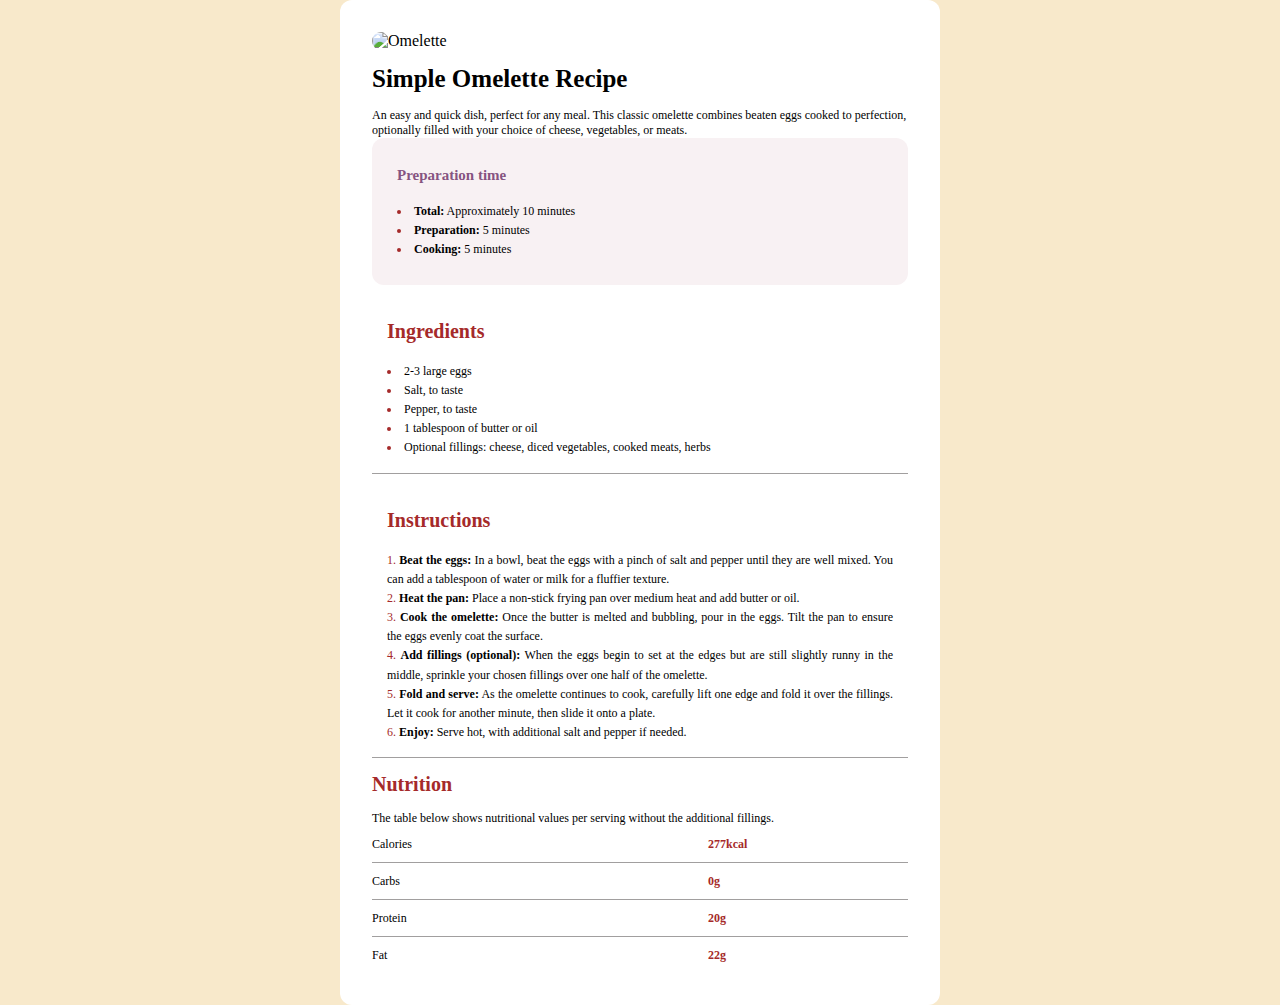
==== index.html @ 9299b4d7 "initial setup" ====
<!DOCTYPE html>
<html lang="en">

<head>
  <meta charset="UTF-8">
  <meta name="viewport" content="width=device-width", initial-scale="1.0">
  <link rel="stylesheet" href="style.css">
  <title>
    sample web
  </title>
</head>

<body>
  <main class="white">
    <img src="../Contents/images/image-omelette.jpeg" alt="Omelette">
    <div>
      <h4>Simple Omelette Recipe</h4>
      <p class="box1">An easy and quick dish, perfect for any meal. This classic omelette combines beaten eggs cooked to
        perfection, optionally filled with your choice of cheese, vegetables, or meats.</p>
    </div>
    <div class="box2">
      <h6>Preparation time</h6>
      <ul>
        <li><strong>Total:</strong> Approximately 10 minutes</li>
        <li><strong>Preparation:</strong> 5 minutes</li>
        <li><strong>Cooking:</strong> 5 minutes</li>
      </ul>
    </div>
    <div class="box1 line">
      <h5>Ingredients</h5>
      <ul>
        <li>2-3 large eggs</li>
        <li>Salt, to taste</li>
        <li>Pepper, to taste</li>
        <li>1 tablespoon of butter or oil</li>
        <li>Optional fillings: cheese, diced vegetables, cooked meats, herbs</li>
      </ul>
    </div>
    <div class="box1 line">
      <h5>Instructions</h5>
      <ol>
        <li><strong>Beat the eggs:</strong> In a bowl, beat the eggs with a pinch of salt and pepper until they are well
          mixed. You can add a tablespoon of water or milk for a fluffier texture.</li>
        <li><strong>Heat the pan:</strong> Place a non-stick frying pan over medium heat and add butter or oil.</li>
        <li><strong>Cook the omelette:</strong> Once the butter is melted and bubbling, pour in the eggs. Tilt the pan
          to ensure the eggs evenly coat the surface.</li>
        <li><strong>Add fillings (optional):</strong> When the eggs begin to set at the edges but are still slightly
          runny in the middle, sprinkle your chosen fillings over one half of the omelette.</li>
        <li><strong>Fold and serve:</strong> As the omelette continues to cook, carefully lift one edge and fold it over
          the fillings. Let it cook for another minute, then slide it onto a plate.</li>
        <li><strong>Enjoy:</strong> Serve hot, with additional salt and pepper if needed.</li>
      </ol>
    </div>
    <div>
      <h5>Nutrition</h5>
      <p class="box1">The table below shows nutritional values per serving without the additional fillings.</p>
      <table>
        <tr>
          <td>Calories</td>
          <td>277kcal</td>
        </tr>
        <tr>
          <td>Carbs</td>
          <td>0g</td>
        </tr>
        <tr>
          <td>Protein</td>
          <td>20g</td>
        </tr>
        <tr>
          <td>Fat</td>
          <td>22g</td>
        </tr>
      </table>
    </div>
  </main>
</body>
</html>
---- style.css ----
*{
	box-sizing: border-box;
	margin: 0;
	padding: 0;
}
@font-face {
  font-family: "YoungSerif";
  src: url('../Contents/fonts/young-serif/YoungSerif-Regular.ttf');
}

@font-face {
  font-family: "outfit";
  src: url('../Contents/fonts/outfit/Outfit-VariableFont_wght.ttf');
}
body {
	background-color: rgb(248, 233, 203);
}
.white {
	background-color: white;
	border-radius: 12px;
	width: 600px;
	margin: auto;
	padding: 32px;
	display: flex;
	flex-direction: column;
	align-content: space-between;
}
.white img {
	border-radius: 1em;
	width: 100%;
	margin-bottom: 15px;
}
h5{
	margin-bottom: 15px;
	color: brown;
	font-size: 20px;
	font-family: "YoungSerif";
}
h4{
	font-size: 25px;
	font-family: "YoungSerif";
	margin-bottom: 15px;
}
h6{
	font-size: 15px;
	font-family: "outfit";
	margin-bottom: 15px;
	color: rgba(114, 55, 109, 0.868);
}

.box2{
	background-color: rgb(248, 241, 243);
	font-family: "outfit";
	margin-bottom: 15px;
	font-weight: normal;
	border-radius: 1em;
	list-style-position: inside; 
  width: 100%;
  height: 100%;
	padding: 25px;
	font-size: 12px;
	line-height: 1.6;
}
table {
	border-collapse: collapse;
	width: 100%;
}
tr {
	border-bottom: 1px solid rgb(161, 159, 159);
	font-size: 12px;
	line-height: 3;
	font-family: "outfit";
}
tbody>tr>:nth-child(2){
	color: brown;
	width:200px;
	text-align:left;
	font-weight: bold;
}
table tr:last-child {
	border-bottom: none;
}
li::marker{
	color: brown;
}
li{
	font-size: 12px;
	list-style-position: inside;
	margin: 0;
	text-align: justify;
}
.line{
	border-bottom: 1px solid rgb(161, 159, 159);
	padding: 15px;
	font-family: "outfit";
	margin-bottom: 15px;
	line-height: 1.6;
}

.box1{
	
	font-size: 12px;
	
	font-weight: normal;
	
}
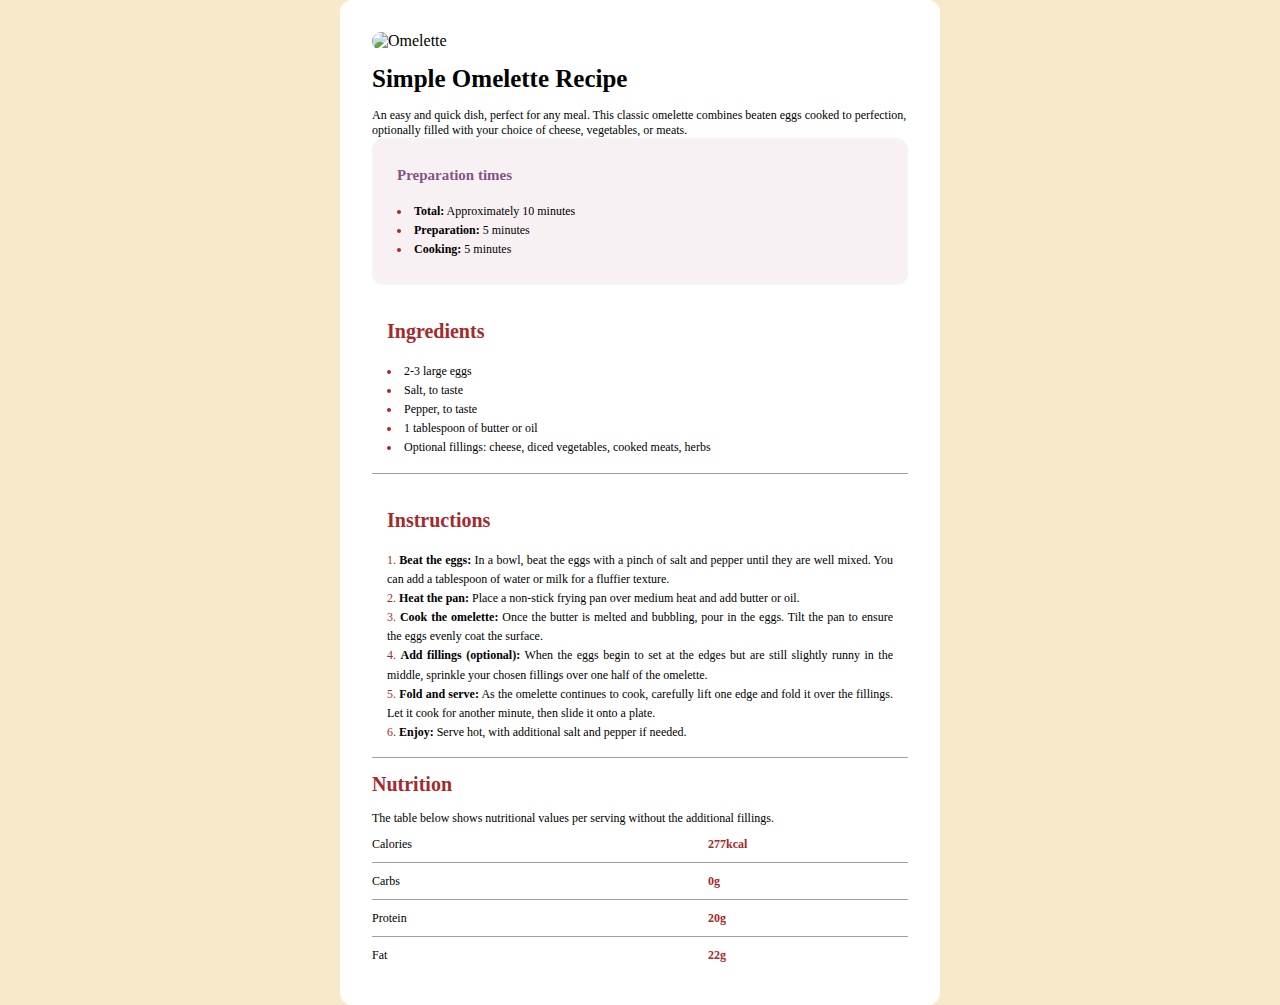
==== commit c665c6bc: "added readme file" ====
--- a/index.html
+++ b/index.html
@@ -19,7 +19,7 @@
         perfection, optionally filled with your choice of cheese, vegetables, or meats.</p>
     </div>
     <div class="box2">
-      <h6>Preparation time</h6>
+      <h6>Preparation times</h6>
       <ul>
         <li><strong>Total:</strong> Approximately 10 minutes</li>
         <li><strong>Preparation:</strong> 5 minutes</li>
